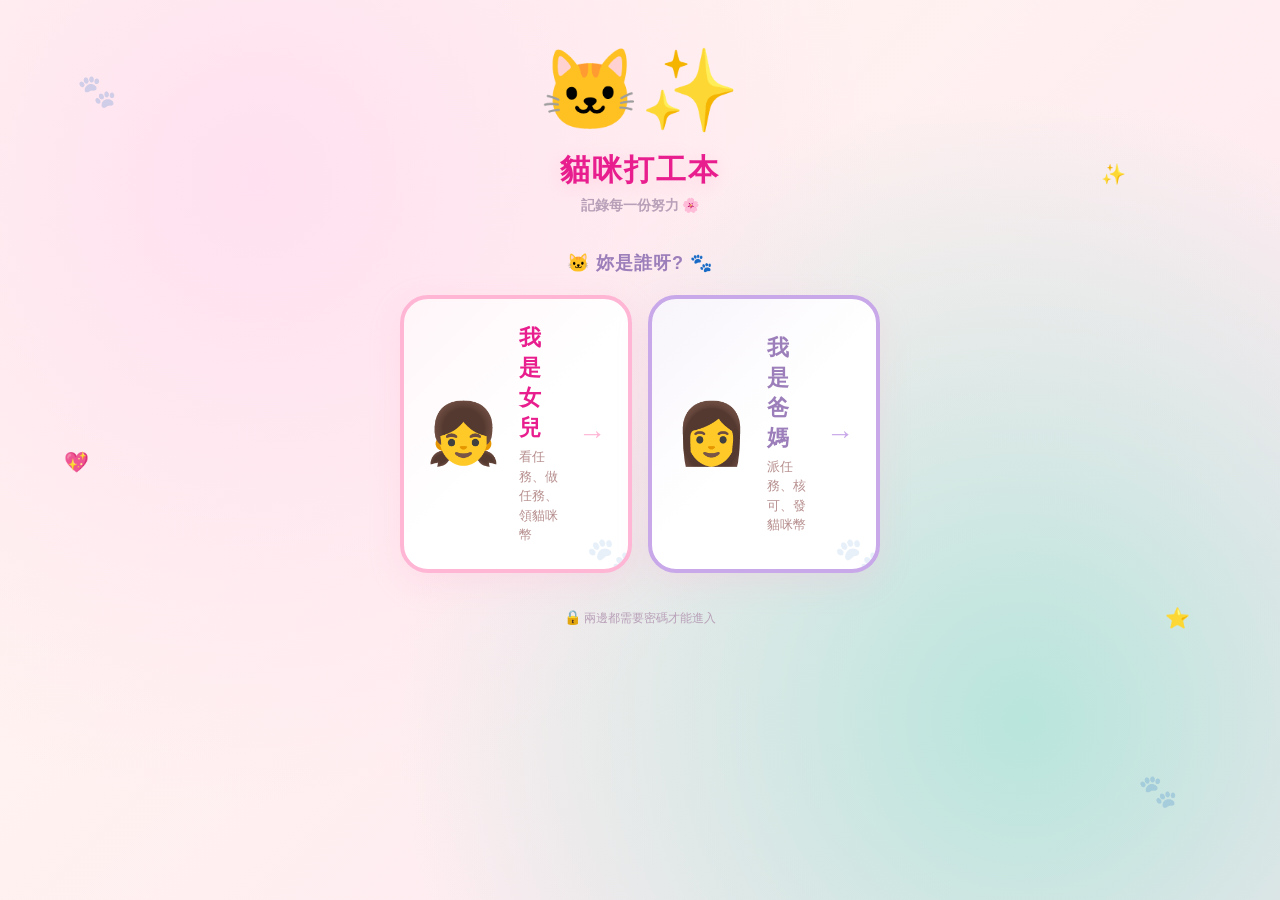
==== index.html @ 6f7a14d8 "Add files via upload" ====
<!DOCTYPE html>
<html lang="zh-TW">
<head>
<meta charset="UTF-8">
<meta name="viewport" content="width=device-width, initial-scale=1.0">
<title>🐱 貓咪打工本</title>
<link rel="icon" type="image/png" href="./cat-favicon.png">
<style>
* { margin: 0; padding: 0; box-sizing: border-box; -webkit-tap-highlight-color: transparent; }

@keyframes float { 0%, 100% { transform: translateY(0); } 50% { transform: translateY(-10px); } }
@keyframes pop { 0% { transform: scale(0.85); opacity: 0; } 100% { transform: scale(1); opacity: 1; } }
@keyframes sparkle { 0%, 100% { opacity: 0.4; transform: scale(1); } 50% { opacity: 1; transform: scale(1.2); } }

body {
  font-family: 'Microsoft JhengHei', 'PingFang TC', 'Comic Sans MS', sans-serif;
  background:
    radial-gradient(circle at 20% 20%, #FFE0F0 0%, transparent 50%),
    radial-gradient(circle at 80% 80%, #B8E5DC 0%, transparent 50%),
    linear-gradient(135deg, #FFF9F0 0%, #FFE5F1 100%);
  min-height: 100vh;
  color: #6B5B5B;
  padding: 20px 16px;
  position: relative;
  overflow-x: hidden;
}

body::before, body::after {
  content: '🐾';
  position: fixed;
  font-size: 32px;
  opacity: 0.2;
  animation: float 4s ease-in-out infinite;
  pointer-events: none;
}
body::before { top: 8%; left: 6%; }
body::after { bottom: 10%; right: 8%; animation-delay: 2s; }

.container {
  max-width: 480px;
  margin: 0 auto;
  position: relative;
  z-index: 1;
}

/* 標題區 */
.brand {
  text-align: center;
  padding: 24px 0 28px;
  animation: pop 0.5s ease-out;
}
.brand-cat {
  width: 140px;
  height: 140px;
  margin: 0 auto 12px;
  display: block;
  animation: float 3s ease-in-out infinite;
}
.brand-cat-fallback {
  font-size: 80px;
  display: block;
  animation: float 3s ease-in-out infinite;
  margin-bottom: 12px;
}
.brand h1 {
  font-size: 30px;
  color: #E91E8E;
  margin-bottom: 6px;
  font-weight: bold;
  letter-spacing: 2px;
  text-shadow: 0 4px 16px rgba(255, 182, 213, 0.4);
}
.brand .subtitle {
  color: #B8A0B8;
  font-size: 14px;
  font-weight: bold;
}

.question {
  text-align: center;
  font-size: 18px;
  color: #9C7FBA;
  font-weight: bold;
  margin: 8px 0 20px;
  letter-spacing: 1px;
}
.question::before { content: '🐱 '; }
.question::after { content: ' 🐾'; }

/* 兩張身分卡 */
.identity-grid {
  display: grid;
  grid-template-columns: 1fr;
  gap: 16px;
  margin-bottom: 24px;
}

.identity-card {
  background: white;
  border-radius: 28px;
  padding: 24px 22px;
  cursor: pointer;
  transition: all 0.25s;
  box-shadow: 0 10px 30px rgba(255, 182, 213, 0.25);
  border: 4px solid transparent;
  position: relative;
  overflow: hidden;
  text-align: left;
  display: flex;
  align-items: center;
  gap: 18px;
  animation: pop 0.5s ease-out;
}
.identity-card:hover {
  transform: translateY(-4px);
  box-shadow: 0 16px 40px rgba(255, 182, 213, 0.45);
}
.identity-card:active { transform: scale(0.98); }

.identity-card.child {
  border-color: #FFB6D5;
  background: linear-gradient(135deg, #FFF5F8, white 50%);
}
.identity-card.child:hover {
  background: linear-gradient(135deg, #FFE5F1, white 70%);
}

.identity-card.parent {
  border-color: #C8A8E9;
  background: linear-gradient(135deg, #F8F4FB, white 50%);
  animation-delay: 0.1s;
}
.identity-card.parent:hover {
  background: linear-gradient(135deg, #ECE0F2, white 70%);
}

.identity-emoji {
  font-size: 60px;
  flex-shrink: 0;
  animation: float 3s ease-in-out infinite;
}
.identity-card.parent .identity-emoji { animation-delay: 0.5s; }

.identity-text {
  flex: 1;
}
.identity-title {
  font-size: 22px;
  font-weight: bold;
  margin-bottom: 4px;
  letter-spacing: 1px;
}
.identity-card.child .identity-title { color: #E91E8E; }
.identity-card.parent .identity-title { color: #9C7FBA; }
.identity-desc {
  font-size: 13px;
  color: #B89090;
  line-height: 1.5;
}

.identity-arrow {
  font-size: 28px;
  color: #FFB6D5;
  flex-shrink: 0;
}
.identity-card.parent .identity-arrow { color: #C8A8E9; }

/* 裝飾貓爪 */
.identity-card::after {
  content: '🐾';
  position: absolute;
  bottom: -10px;
  right: -10px;
  font-size: 40px;
  opacity: 0.1;
  transform: rotate(-15deg);
}

/* 底部說明 */
.footer-tip {
  text-align: center;
  color: #B8A0B8;
  font-size: 12px;
  margin-top: 16px;
  padding: 12px;
}
.footer-tip .lock { font-size: 14px; }

/* 閃光裝飾 */
.sparkle-dot {
  position: fixed;
  font-size: 20px;
  pointer-events: none;
  animation: sparkle 2s ease-in-out infinite;
}
.sd1 { top: 18%; right: 12%; }
.sd2 { top: 50%; left: 5%; animation-delay: 0.8s; }
.sd3 { bottom: 30%; right: 7%; animation-delay: 1.5s; }

@media (min-width: 600px) {
  .identity-grid {
    grid-template-columns: 1fr 1fr;
  }
}
</style>
</head>
<body>

<span class="sparkle-dot sd1">✨</span>
<span class="sparkle-dot sd2">💖</span>
<span class="sparkle-dot sd3">⭐</span>

<div class="container">

  <div class="brand">
    <img src="./cat-login.png" alt="貓咪" class="brand-cat" onerror="this.style.display='none';this.nextElementSibling.style.display='block';">
    <div class="brand-cat-fallback" style="display:none;">🐱✨</div>
    <h1>貓咪打工本</h1>
    <div class="subtitle">記錄每一份努力 🌸</div>
  </div>

  <div class="question">妳是誰呀?</div>

  <div class="identity-grid">

    <div class="identity-card child" onclick="goChild()">
      <div class="identity-emoji">👧</div>
      <div class="identity-text">
        <div class="identity-title">我是女兒</div>
        <div class="identity-desc">看任務、做任務、領貓咪幣</div>
      </div>
      <div class="identity-arrow">→</div>
    </div>

    <div class="identity-card parent" onclick="goParent()">
      <div class="identity-emoji">👩</div>
      <div class="identity-text">
        <div class="identity-title">我是爸媽</div>
        <div class="identity-desc">派任務、核可、發貓咪幣</div>
      </div>
      <div class="identity-arrow">→</div>
    </div>

  </div>

  <div class="footer-tip">
    <span class="lock">🔒</span> 兩邊都需要密碼才能進入
  </div>

</div>

<script>
function goChild() {
  window.location.href = './child.html';
}
function goParent() {
  window.location.href = './parent.html';
}
</script>
</body>
</html>
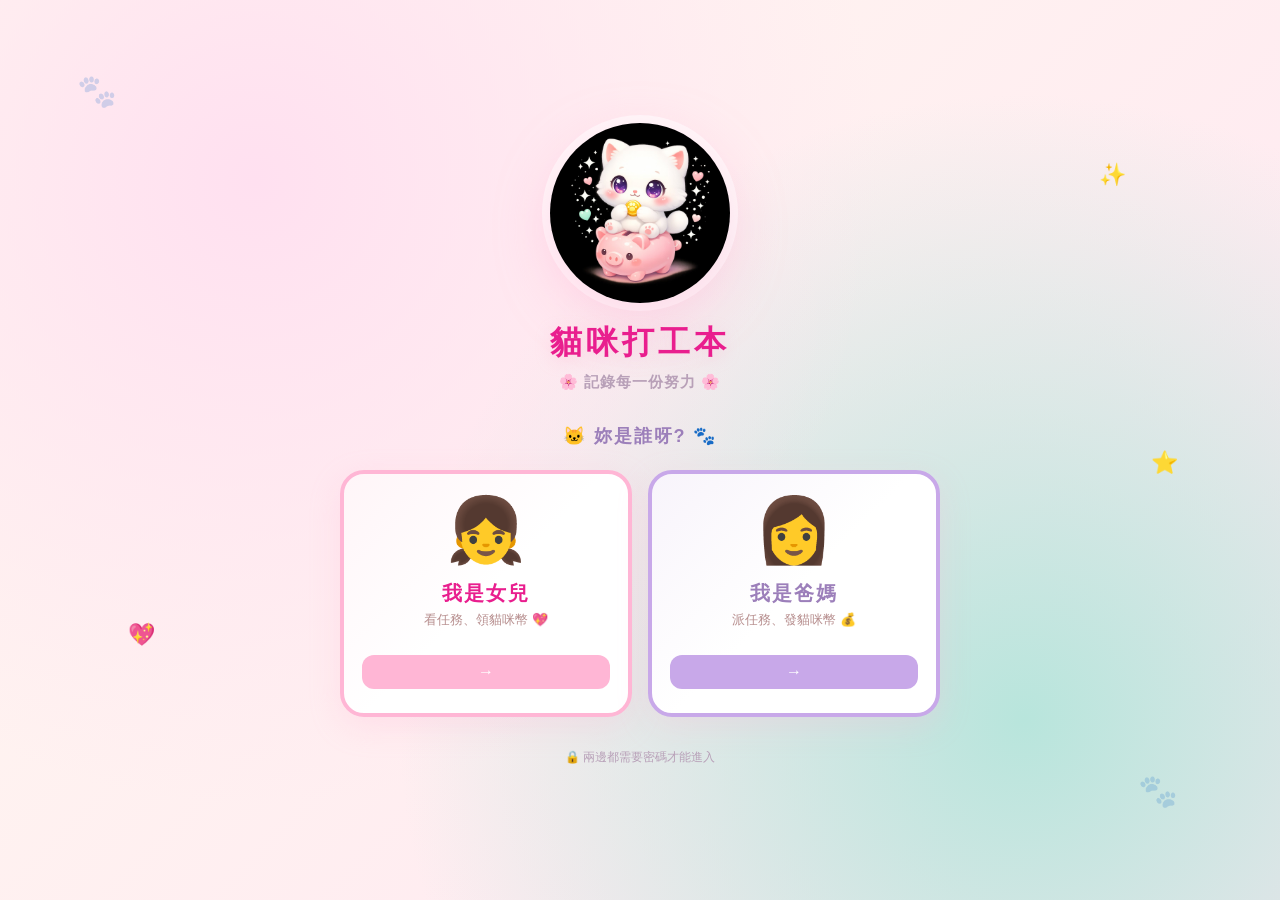
==== commit ab8951b2: "Add files via upload" ====
--- a/index.html
+++ b/index.html
@@ -12,17 +12,24 @@
 @keyframes pop { 0% { transform: scale(0.85); opacity: 0; } 100% { transform: scale(1); opacity: 1; } }
 @keyframes sparkle { 0%, 100% { opacity: 0.4; transform: scale(1); } 50% { opacity: 1; transform: scale(1.2); } }
 
+html, body {
+  width: 100%;
+  min-height: 100vh;
+}
+
 body {
   font-family: 'Microsoft JhengHei', 'PingFang TC', 'Comic Sans MS', sans-serif;
   background:
     radial-gradient(circle at 20% 20%, #FFE0F0 0%, transparent 50%),
     radial-gradient(circle at 80% 80%, #B8E5DC 0%, transparent 50%),
     linear-gradient(135deg, #FFF9F0 0%, #FFE5F1 100%);
-  min-height: 100vh;
   color: #6B5B5B;
   padding: 20px 16px;
   position: relative;
   overflow-x: hidden;
+  display: flex;
+  align-items: center;
+  justify-content: center;
 }
 
 body::before, body::after {
@@ -32,84 +39,112 @@
   opacity: 0.2;
   animation: float 4s ease-in-out infinite;
   pointer-events: none;
+  z-index: 0;
 }
 body::before { top: 8%; left: 6%; }
 body::after { bottom: 10%; right: 8%; animation-delay: 2s; }
 
+.sparkle-deco {
+  position: fixed;
+  font-size: 22px;
+  pointer-events: none;
+  animation: sparkle 2s ease-in-out infinite;
+  z-index: 0;
+}
+.sd1 { top: 18%; right: 12%; }
+.sd2 { bottom: 28%; left: 10%; animation-delay: 0.8s; }
+.sd3 { top: 50%; right: 8%; animation-delay: 1.5s; }
+
 .container {
-  max-width: 480px;
-  margin: 0 auto;
+  width: 100%;
+  max-width: 460px;
   position: relative;
   z-index: 1;
-}
-
-/* 標題區 */
+  text-align: center;
+}
+
+/* === 貓圖區 === */
 .brand {
-  text-align: center;
-  padding: 24px 0 28px;
-  animation: pop 0.5s ease-out;
-}
+  padding: 0 0 24px;
+  animation: pop 0.6s ease-out;
+}
+
+.brand-cat-frame {
+  width: 180px;
+  height: 180px;
+  margin: 0 auto 18px;
+  background: white;
+  border-radius: 50%;
+  display: flex;
+  align-items: center;
+  justify-content: center;
+  box-shadow:
+    0 16px 50px rgba(255, 182, 213, 0.5),
+    0 0 0 8px rgba(255, 255, 255, 0.7),
+    inset 0 0 0 4px #FFE5F1;
+  overflow: hidden;
+  animation: float 3s ease-in-out infinite;
+}
+
 .brand-cat {
-  width: 140px;
-  height: 140px;
-  margin: 0 auto 12px;
+  width: 100%;
+  height: 100%;
+  object-fit: cover;
   display: block;
-  animation: float 3s ease-in-out infinite;
-}
+}
+
 .brand-cat-fallback {
-  font-size: 80px;
-  display: block;
-  animation: float 3s ease-in-out infinite;
-  margin-bottom: 12px;
-}
+  font-size: 100px;
+  display: none;
+}
+
 .brand h1 {
-  font-size: 30px;
+  font-size: 32px;
   color: #E91E8E;
-  margin-bottom: 6px;
-  font-weight: bold;
-  letter-spacing: 2px;
+  margin-bottom: 8px;
+  font-weight: bold;
+  letter-spacing: 4px;
   text-shadow: 0 4px 16px rgba(255, 182, 213, 0.4);
 }
+
 .brand .subtitle {
   color: #B8A0B8;
-  font-size: 14px;
-  font-weight: bold;
+  font-size: 15px;
+  font-weight: bold;
+  letter-spacing: 1px;
 }
 
 .question {
-  text-align: center;
   font-size: 18px;
   color: #9C7FBA;
   font-weight: bold;
-  margin: 8px 0 20px;
-  letter-spacing: 1px;
-}
-.question::before { content: '🐱 '; }
-.question::after { content: ' 🐾'; }
-
-/* 兩張身分卡 */
+  margin: 8px 0 22px;
+  letter-spacing: 2px;
+}
+
+/* === 身分卡 === */
 .identity-grid {
-  display: grid;
-  grid-template-columns: 1fr;
-  gap: 16px;
-  margin-bottom: 24px;
+  display: flex;
+  flex-direction: column;
+  gap: 14px;
+  margin-bottom: 20px;
 }
 
 .identity-card {
   background: white;
-  border-radius: 28px;
-  padding: 24px 22px;
+  border-radius: 24px;
+  padding: 20px 22px;
   cursor: pointer;
   transition: all 0.25s;
   box-shadow: 0 10px 30px rgba(255, 182, 213, 0.25);
   border: 4px solid transparent;
-  position: relative;
-  overflow: hidden;
   text-align: left;
   display: flex;
   align-items: center;
   gap: 18px;
-  animation: pop 0.5s ease-out;
+  animation: pop 0.6s ease-out;
+  text-decoration: none;
+  color: inherit;
 }
 .identity-card:hover {
   transform: translateY(-4px);
@@ -121,141 +156,129 @@
   border-color: #FFB6D5;
   background: linear-gradient(135deg, #FFF5F8, white 50%);
 }
-.identity-card.child:hover {
-  background: linear-gradient(135deg, #FFE5F1, white 70%);
-}
-
 .identity-card.parent {
   border-color: #C8A8E9;
   background: linear-gradient(135deg, #F8F4FB, white 50%);
   animation-delay: 0.1s;
 }
-.identity-card.parent:hover {
-  background: linear-gradient(135deg, #ECE0F2, white 70%);
-}
 
 .identity-emoji {
-  font-size: 60px;
+  font-size: 52px;
   flex-shrink: 0;
-  animation: float 3s ease-in-out infinite;
-}
-.identity-card.parent .identity-emoji { animation-delay: 0.5s; }
+  line-height: 1;
+}
 
 .identity-text {
   flex: 1;
-}
+  min-width: 0;
+}
+
 .identity-title {
-  font-size: 22px;
+  font-size: 20px;
   font-weight: bold;
   margin-bottom: 4px;
-  letter-spacing: 1px;
+  letter-spacing: 2px;
 }
 .identity-card.child .identity-title { color: #E91E8E; }
 .identity-card.parent .identity-title { color: #9C7FBA; }
+
 .identity-desc {
   font-size: 13px;
   color: #B89090;
-  line-height: 1.5;
 }
 
 .identity-arrow {
-  font-size: 28px;
-  color: #FFB6D5;
+  font-size: 24px;
+  font-weight: bold;
   flex-shrink: 0;
 }
+.identity-card.child .identity-arrow { color: #FFB6D5; }
 .identity-card.parent .identity-arrow { color: #C8A8E9; }
 
-/* 裝飾貓爪 */
-.identity-card::after {
-  content: '🐾';
-  position: absolute;
-  bottom: -10px;
-  right: -10px;
-  font-size: 40px;
-  opacity: 0.1;
-  transform: rotate(-15deg);
-}
-
-/* 底部說明 */
 .footer-tip {
-  text-align: center;
   color: #B8A0B8;
   font-size: 12px;
-  margin-top: 16px;
   padding: 12px;
 }
-.footer-tip .lock { font-size: 14px; }
-
-/* 閃光裝飾 */
-.sparkle-dot {
-  position: fixed;
-  font-size: 20px;
-  pointer-events: none;
-  animation: sparkle 2s ease-in-out infinite;
-}
-.sd1 { top: 18%; right: 12%; }
-.sd2 { top: 50%; left: 5%; animation-delay: 0.8s; }
-.sd3 { bottom: 30%; right: 7%; animation-delay: 1.5s; }
-
-@media (min-width: 600px) {
+
+@media (min-width: 700px) {
+  .container { max-width: 600px; }
   .identity-grid {
-    grid-template-columns: 1fr 1fr;
+    flex-direction: row;
+    gap: 16px;
+  }
+  .identity-card {
+    flex: 1;
+    flex-direction: column;
+    text-align: center;
+    padding: 24px 18px;
+  }
+  .identity-emoji { font-size: 64px; }
+  .identity-arrow {
+    background: currentColor;
+    color: white;
+    padding: 8px 0;
+    border-radius: 12px;
+    margin-top: 8px;
+    font-size: 16px;
+    width: 100%;
+    text-align: center;
+  }
+  .identity-card.child .identity-arrow {
+    background: #FFB6D5;
+    color: white;
+  }
+  .identity-card.parent .identity-arrow {
+    background: #C8A8E9;
+    color: white;
   }
 }
 </style>
 </head>
 <body>
 
-<span class="sparkle-dot sd1">✨</span>
-<span class="sparkle-dot sd2">💖</span>
-<span class="sparkle-dot sd3">⭐</span>
+<span class="sparkle-deco sd1">✨</span>
+<span class="sparkle-deco sd2">💖</span>
+<span class="sparkle-deco sd3">⭐</span>
 
 <div class="container">
 
   <div class="brand">
-    <img src="./cat-login.png" alt="貓咪" class="brand-cat" onerror="this.style.display='none';this.nextElementSibling.style.display='block';">
-    <div class="brand-cat-fallback" style="display:none;">🐱✨</div>
+    <div class="brand-cat-frame">
+      <img src="./cat-login.png" alt="貓咪" class="brand-cat" onerror="this.style.display='none';this.nextElementSibling.style.display='block';">
+      <div class="brand-cat-fallback">🐱</div>
+    </div>
     <h1>貓咪打工本</h1>
-    <div class="subtitle">記錄每一份努力 🌸</div>
+    <div class="subtitle">🌸 記錄每一份努力 🌸</div>
   </div>
 
-  <div class="question">妳是誰呀?</div>
+  <div class="question">🐱 妳是誰呀? 🐾</div>
 
   <div class="identity-grid">
 
-    <div class="identity-card child" onclick="goChild()">
+    <a href="./child.html" class="identity-card child">
       <div class="identity-emoji">👧</div>
       <div class="identity-text">
         <div class="identity-title">我是女兒</div>
-        <div class="identity-desc">看任務、做任務、領貓咪幣</div>
+        <div class="identity-desc">看任務、領貓咪幣 💖</div>
       </div>
       <div class="identity-arrow">→</div>
-    </div>
-
-    <div class="identity-card parent" onclick="goParent()">
+    </a>
+
+    <a href="./parent.html" class="identity-card parent">
       <div class="identity-emoji">👩</div>
       <div class="identity-text">
         <div class="identity-title">我是爸媽</div>
-        <div class="identity-desc">派任務、核可、發貓咪幣</div>
+        <div class="identity-desc">派任務、發貓咪幣 💰</div>
       </div>
       <div class="identity-arrow">→</div>
-    </div>
+    </a>
 
   </div>
 
-  <div class="footer-tip">
-    <span class="lock">🔒</span> 兩邊都需要密碼才能進入
-  </div>
+  <div class="footer-tip">🔒 兩邊都需要密碼才能進入</div>
 
 </div>
 
-<script>
-function goChild() {
-  window.location.href = './child.html';
-}
-function goParent() {
-  window.location.href = './parent.html';
-}
-</script>
 </body>
 </html>
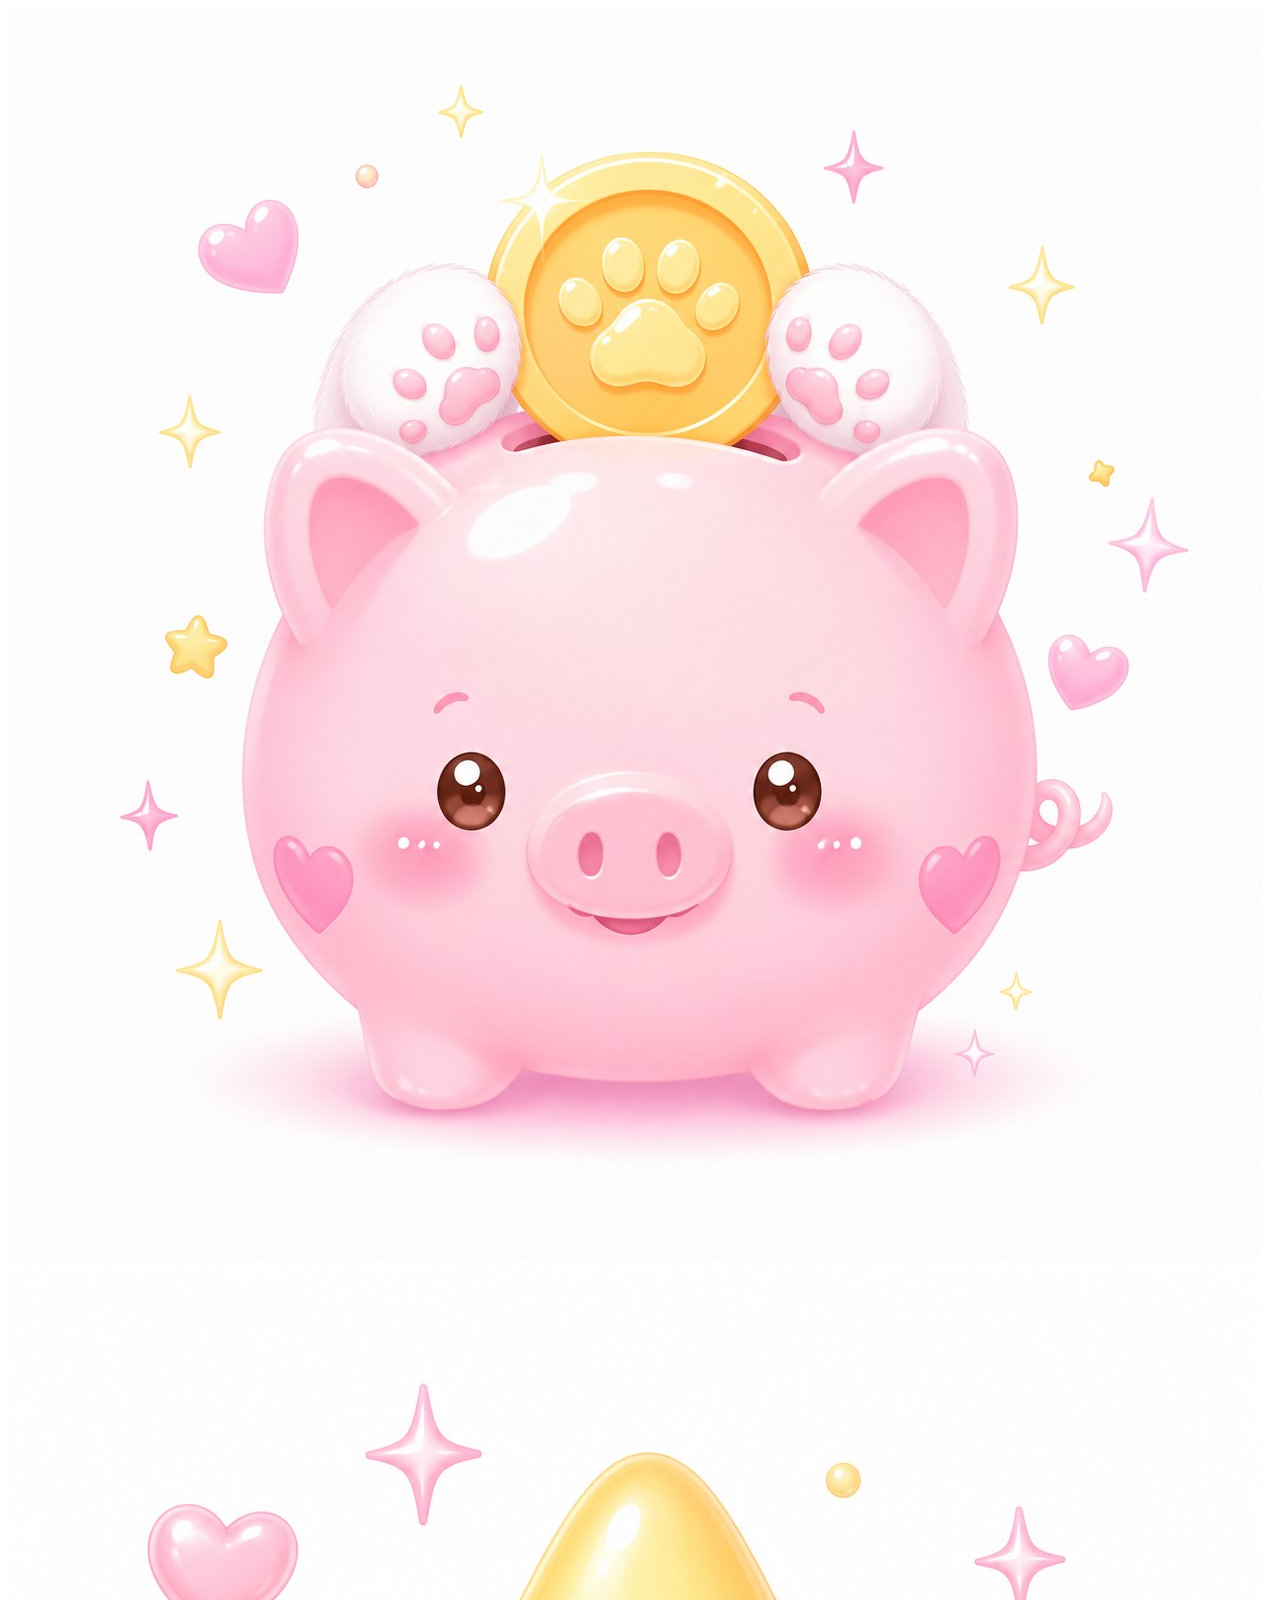
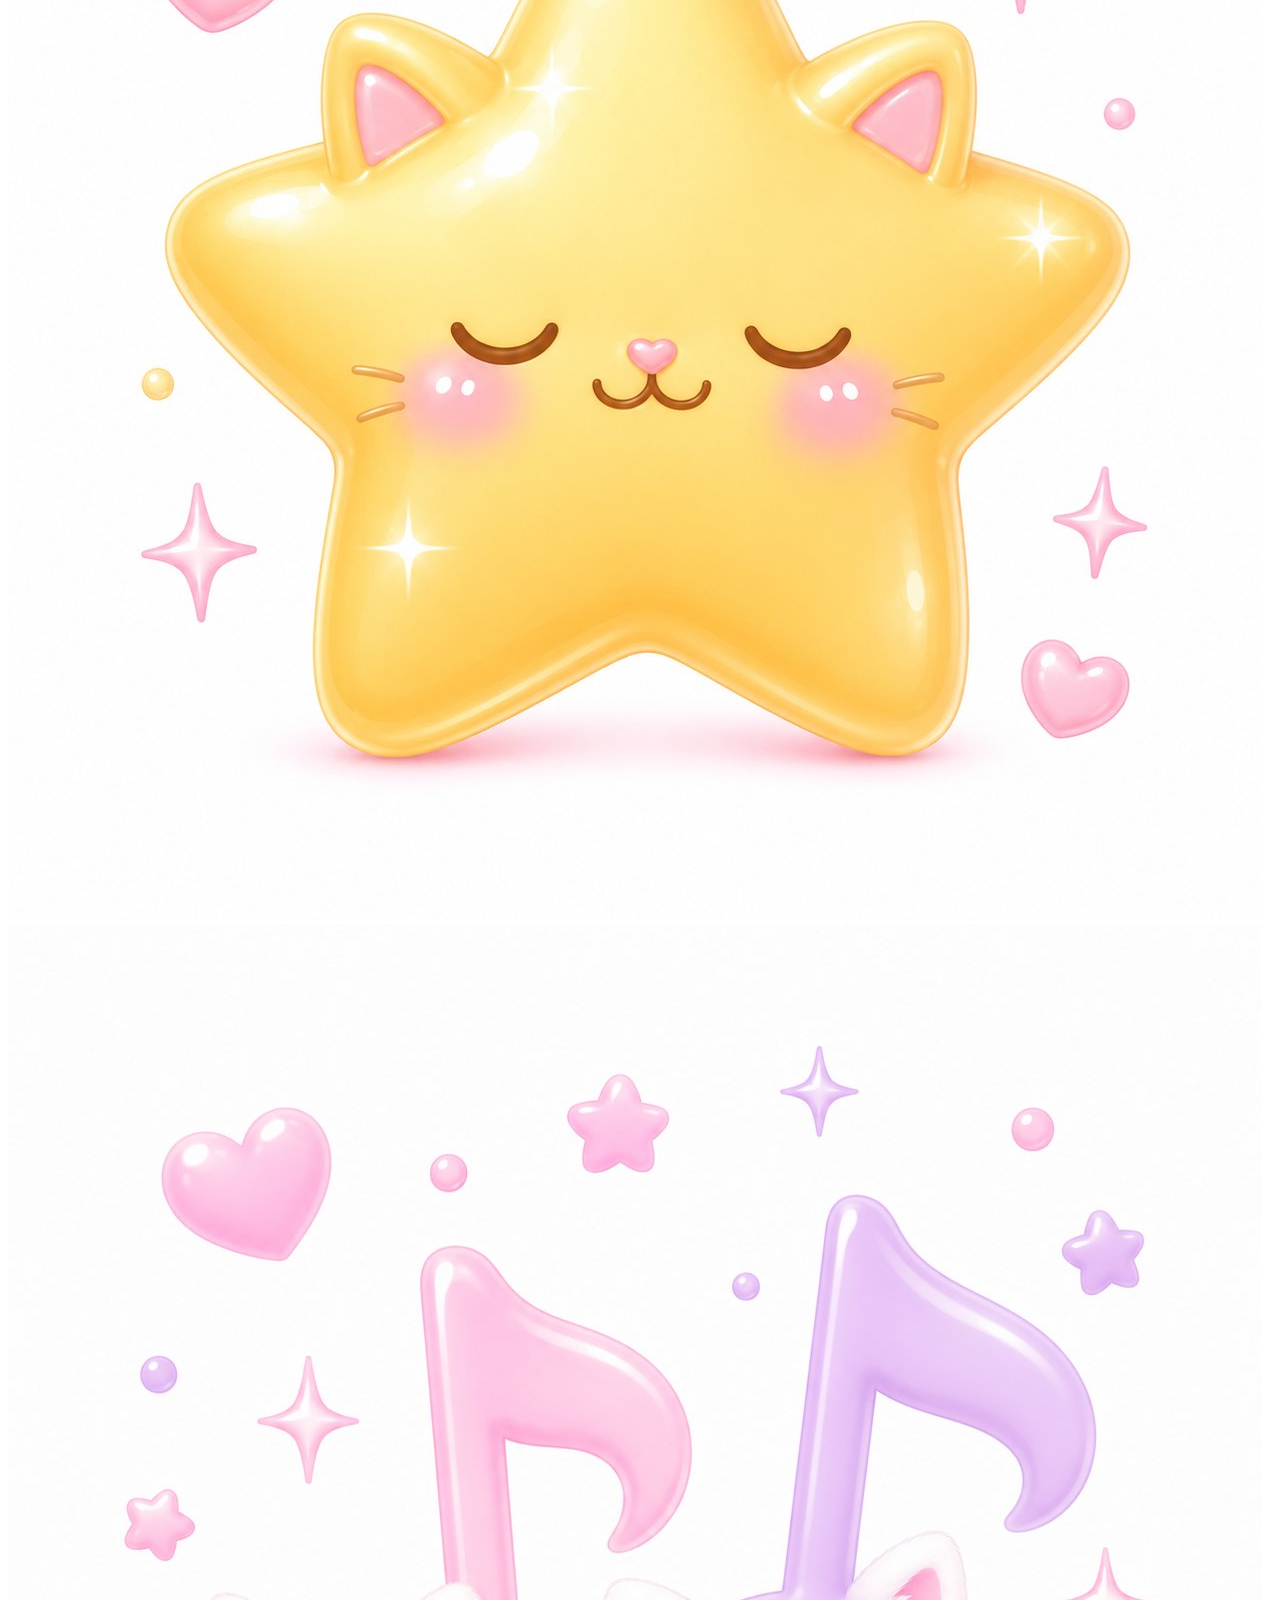
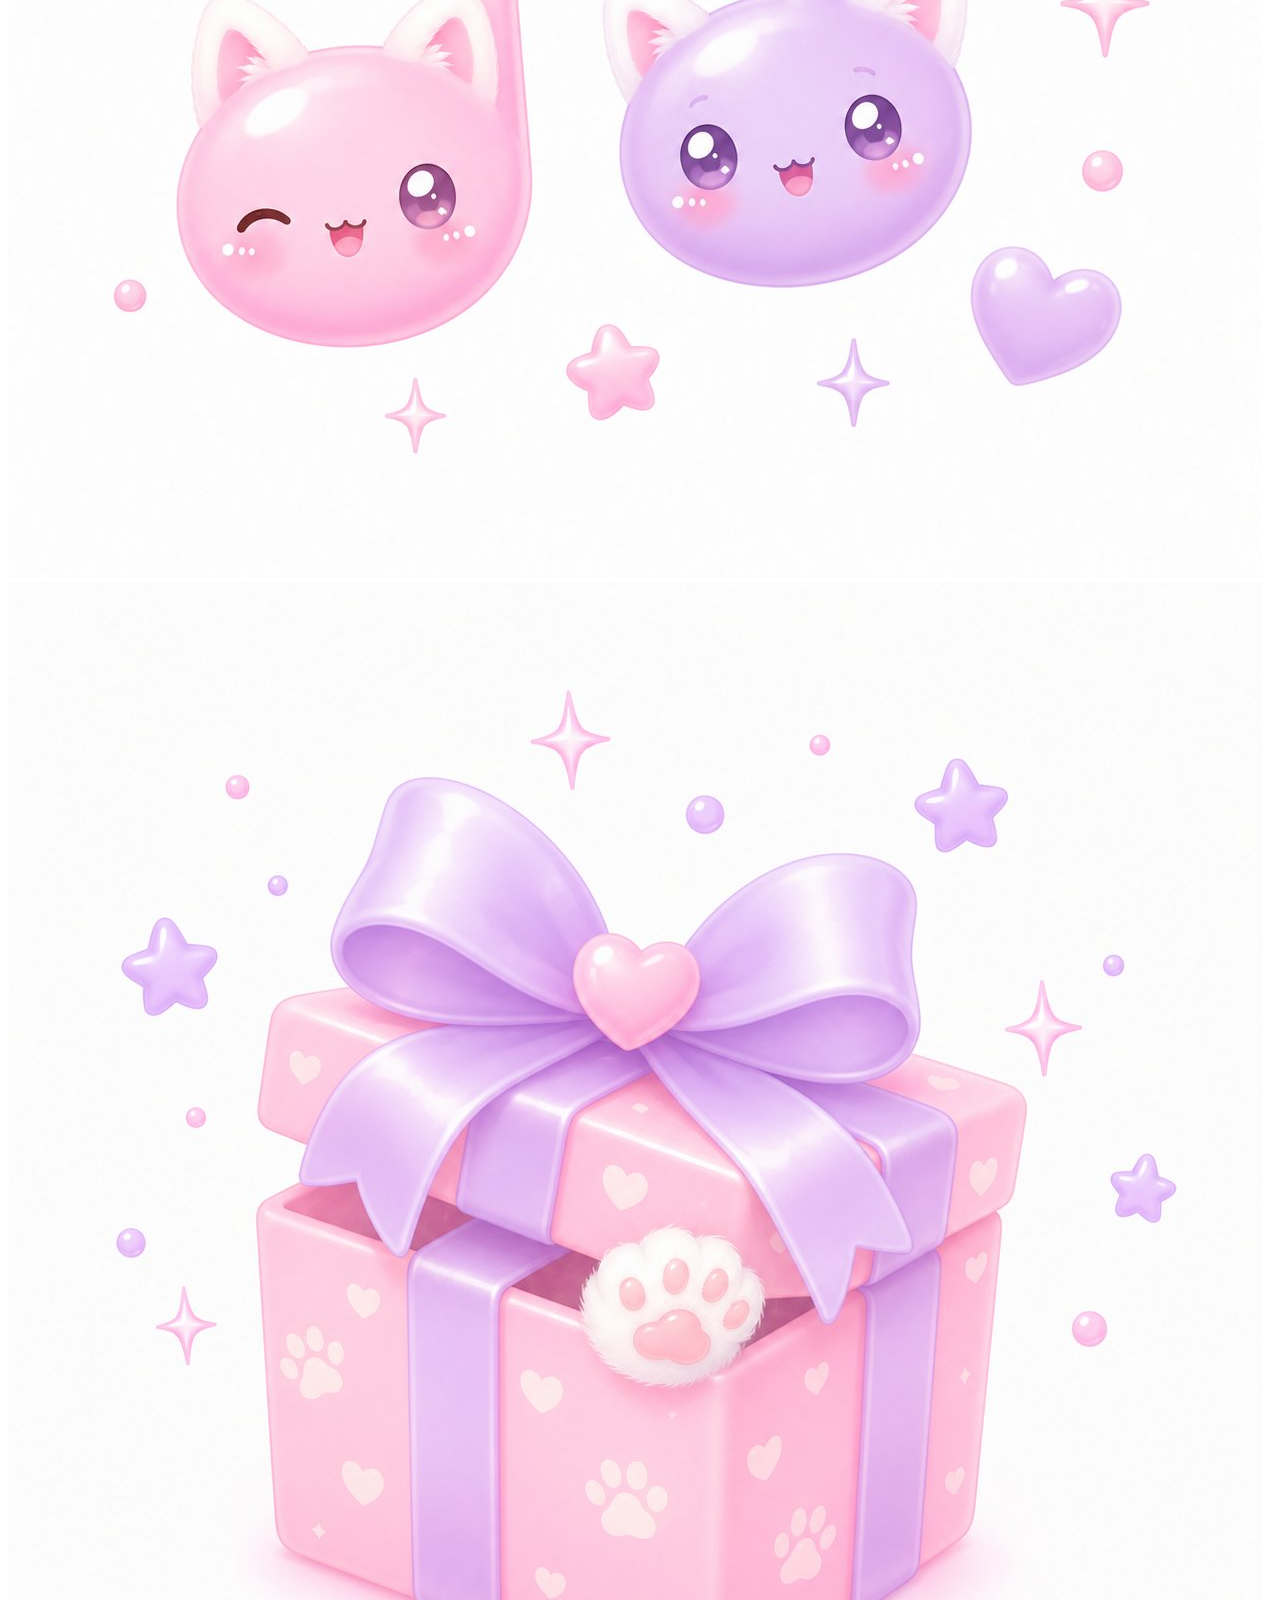
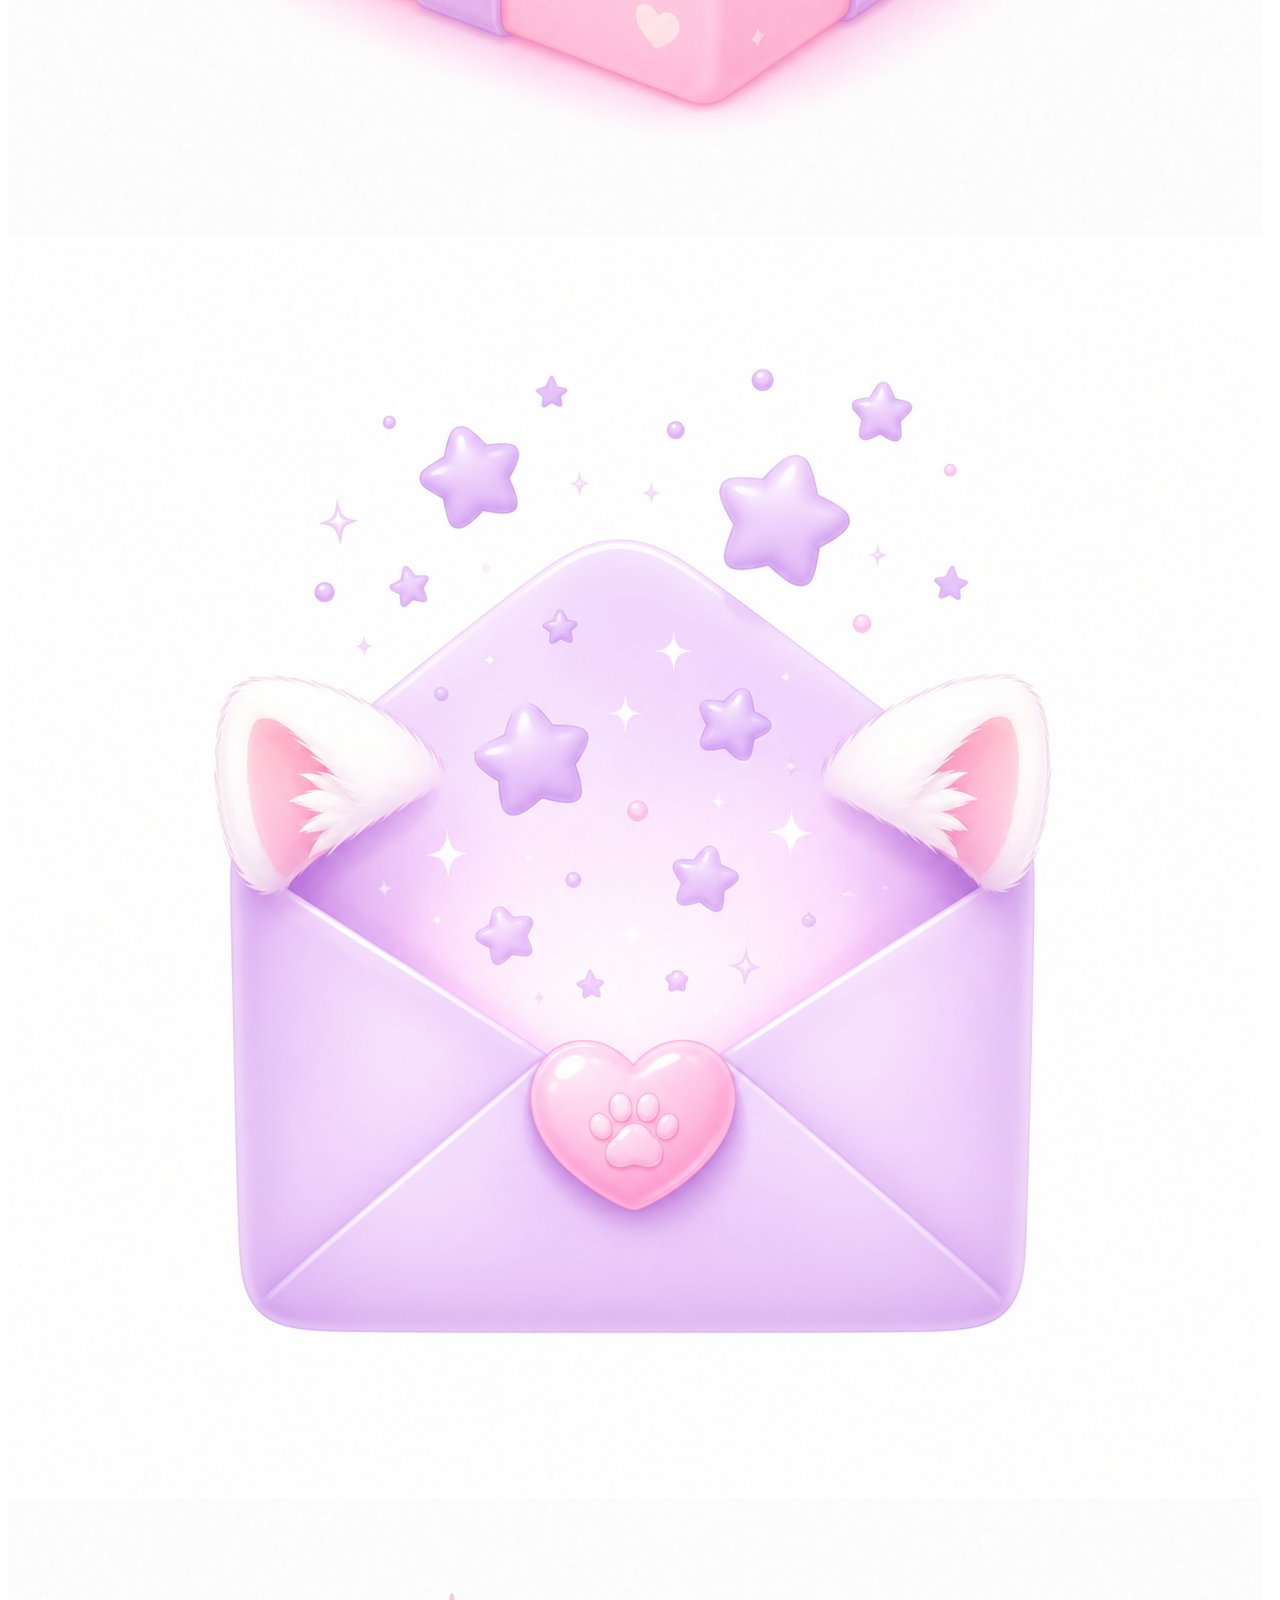
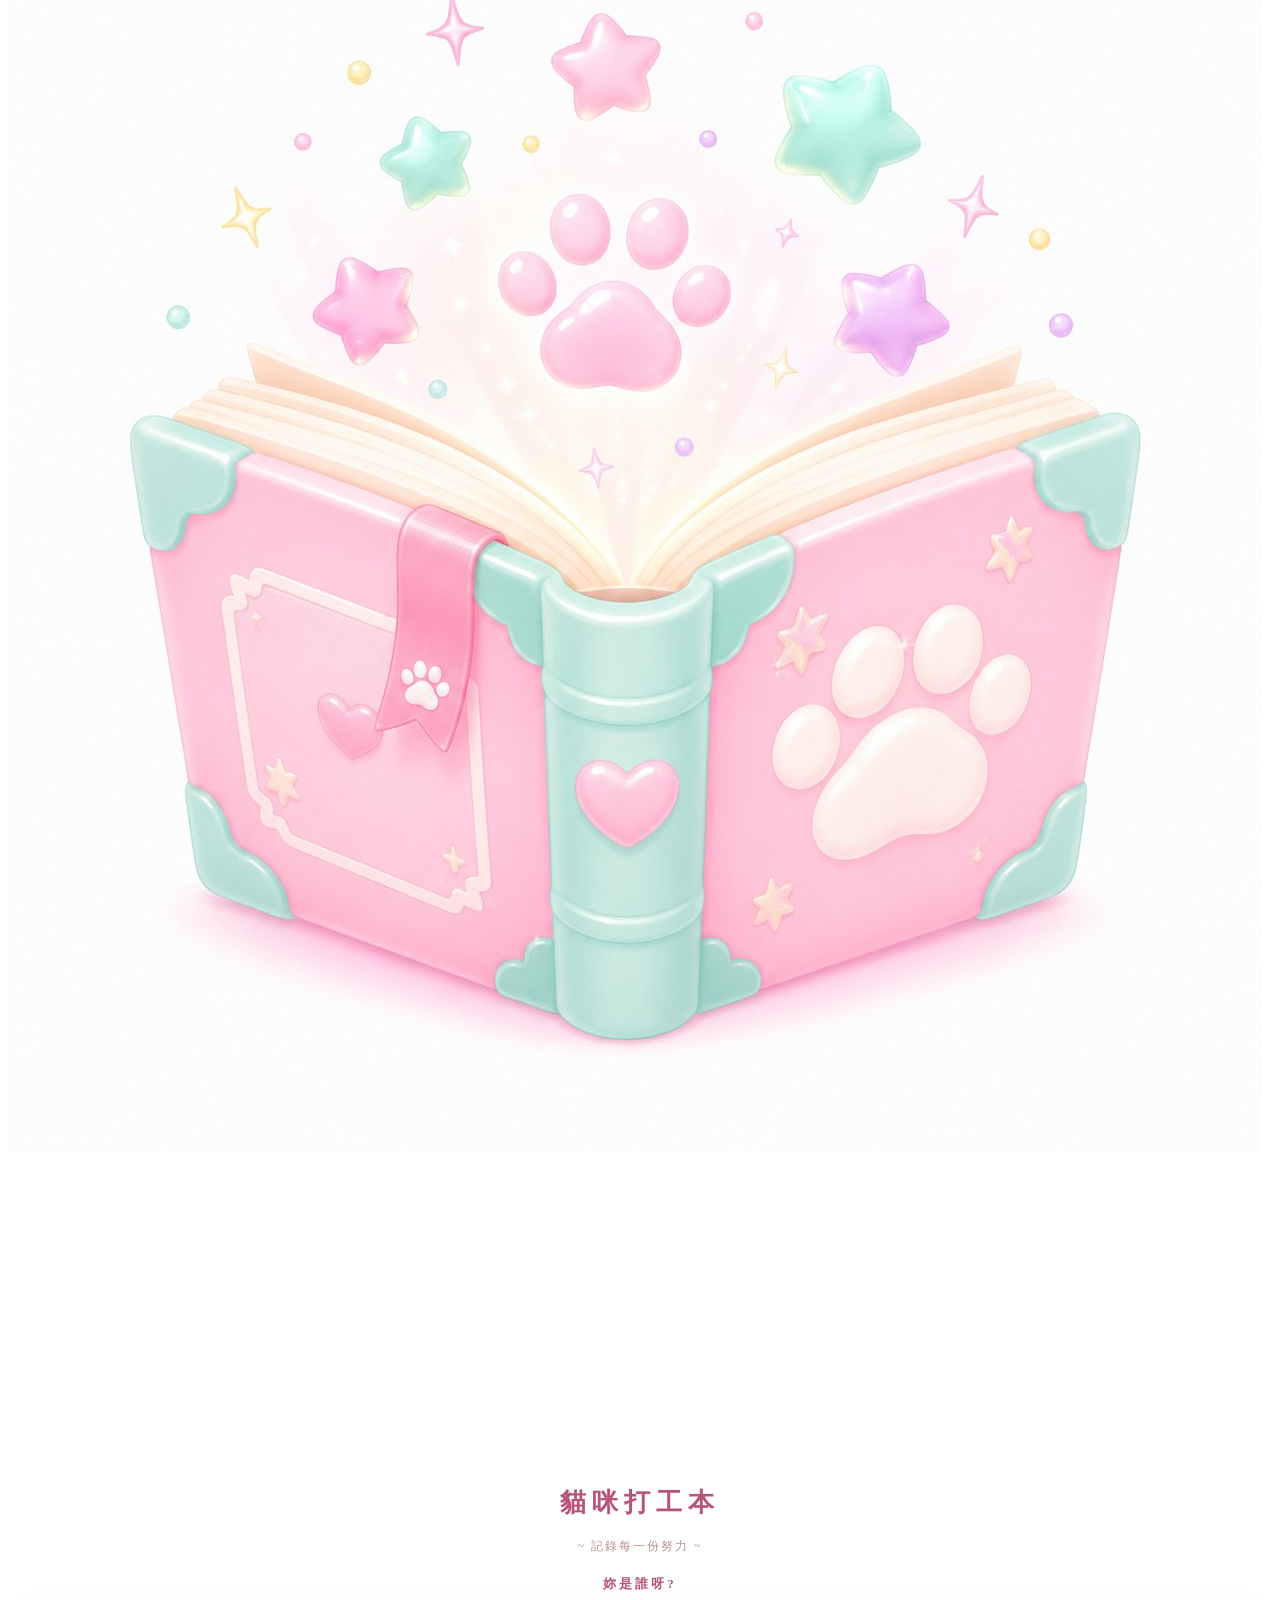
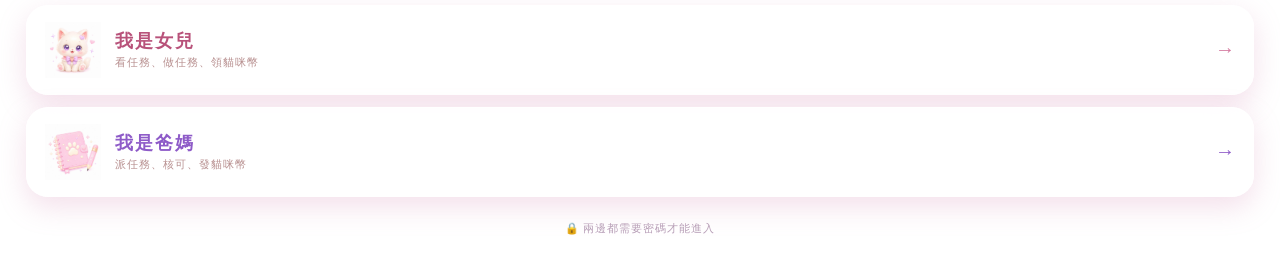
==== commit 9a05fb41: "Add files via upload" ====
--- a/index.html
+++ b/index.html
@@ -4,280 +4,149 @@
 <meta charset="UTF-8">
 <meta name="viewport" content="width=device-width, initial-scale=1.0">
 <title>🐱 貓咪打工本</title>
-<link rel="icon" type="image/png" href="./cat-favicon.png">
+<link rel="icon" type="image/png" href="./cat-mascot.png">
+<link rel="stylesheet" href="./style.css">
 <style>
-* { margin: 0; padding: 0; box-sizing: border-box; -webkit-tap-highlight-color: transparent; }
-
-@keyframes float { 0%, 100% { transform: translateY(0); } 50% { transform: translateY(-10px); } }
-@keyframes pop { 0% { transform: scale(0.85); opacity: 0; } 100% { transform: scale(1); opacity: 1; } }
-@keyframes sparkle { 0%, 100% { opacity: 0.4; transform: scale(1); } 50% { opacity: 1; transform: scale(1.2); } }
-
-html, body {
-  width: 100%;
-  min-height: 100vh;
+.entry-app { padding: 24px 18px; min-height: 100%; display: flex; flex-direction: column; }
+.entry-hero {
+  flex: 1;
+  min-height: 280px;
+  pointer-events: none;
 }
-
-body {
-  font-family: 'Microsoft JhengHei', 'PingFang TC', 'Comic Sans MS', sans-serif;
-  background:
-    radial-gradient(circle at 20% 20%, #FFE0F0 0%, transparent 50%),
-    radial-gradient(circle at 80% 80%, #B8E5DC 0%, transparent 50%),
-    linear-gradient(135deg, #FFF9F0 0%, #FFE5F1 100%);
-  color: #6B5B5B;
-  padding: 20px 16px;
-  position: relative;
-  overflow-x: hidden;
+.entry-brand {
+  text-align: center;
+  margin-top: 8px;
+  margin-bottom: 6px;
+  animation: fade-up 0.6s ease-out;
+}
+.entry-brand h1 {
+  font-size: 26px;
+  color: #B8527A;
+  letter-spacing: 6px;
+  text-shadow: 0 2px 12px rgba(255, 255, 255, 0.8);
+}
+.entry-brand .sub {
+  font-size: 12px;
+  color: #B89090;
+  letter-spacing: 2px;
+  margin-top: 4px;
+}
+.entry-question {
+  text-align: center;
+  font-size: 13px;
+  color: #B8527A;
+  letter-spacing: 3px;
+  font-weight: bold;
+  margin: 14px 0 12px;
+}
+.id-cards {
+  display: flex;
+  flex-direction: column;
+  gap: 12px;
+  padding-bottom: 16px;
+}
+.id-card {
+  background: rgba(255, 255, 255, 0.85);
+  backdrop-filter: blur(24px);
+  -webkit-backdrop-filter: blur(24px);
+  border-radius: 22px;
+  padding: 16px 18px;
+  border: 1.5px solid rgba(255, 255, 255, 0.9);
+  box-shadow: 0 10px 28px rgba(212, 132, 174, 0.25);
   display: flex;
   align-items: center;
-  justify-content: center;
+  gap: 14px;
+  cursor: pointer;
+  transition: all 0.2s;
+  text-decoration: none;
+  color: inherit;
+  animation: fade-up 0.5s ease-out backwards;
 }
-
-body::before, body::after {
-  content: '🐾';
-  position: fixed;
-  font-size: 32px;
-  opacity: 0.2;
-  animation: float 4s ease-in-out infinite;
-  pointer-events: none;
-  z-index: 0;
+.id-card:nth-child(1) { animation-delay: 0.1s; }
+.id-card:nth-child(2) { animation-delay: 0.2s; }
+.id-card:active { transform: scale(0.98); }
+.id-card .ic-img {
+  width: 56px;
+  height: 56px;
+  flex-shrink: 0;
 }
-body::before { top: 8%; left: 6%; }
-body::after { bottom: 10%; right: 8%; animation-delay: 2s; }
-
-.sparkle-deco {
-  position: fixed;
-  font-size: 22px;
-  pointer-events: none;
-  animation: sparkle 2s ease-in-out infinite;
-  z-index: 0;
+.id-card .ic-img img { width: 100%; height: 100%; object-fit: contain; }
+.id-card .ic-info { flex: 1; min-width: 0; }
+.id-card .ic-title {
+  font-size: 18px;
+  font-weight: bold;
+  letter-spacing: 2px;
+  color: #B8527A;
+  margin-bottom: 2px;
 }
-.sd1 { top: 18%; right: 12%; }
-.sd2 { bottom: 28%; left: 10%; animation-delay: 0.8s; }
-.sd3 { top: 50%; right: 8%; animation-delay: 1.5s; }
-
-.container {
-  width: 100%;
-  max-width: 460px;
-  position: relative;
-  z-index: 1;
-  text-align: center;
-}
-
-/* === 貓圖區 === */
-.brand {
-  padding: 0 0 24px;
-  animation: pop 0.6s ease-out;
-}
-
-.brand-cat-frame {
-  width: 180px;
-  height: 180px;
-  margin: 0 auto 18px;
-  background: white;
-  border-radius: 50%;
-  display: flex;
-  align-items: center;
-  justify-content: center;
-  box-shadow:
-    0 16px 50px rgba(255, 182, 213, 0.5),
-    0 0 0 8px rgba(255, 255, 255, 0.7),
-    inset 0 0 0 4px #FFE5F1;
-  overflow: hidden;
-  animation: float 3s ease-in-out infinite;
-}
-
-.brand-cat {
-  width: 100%;
-  height: 100%;
-  object-fit: cover;
-  display: block;
-}
-
-.brand-cat-fallback {
-  font-size: 100px;
-  display: none;
-}
-
-.brand h1 {
-  font-size: 32px;
-  color: #E91E8E;
-  margin-bottom: 8px;
-  font-weight: bold;
-  letter-spacing: 4px;
-  text-shadow: 0 4px 16px rgba(255, 182, 213, 0.4);
-}
-
-.brand .subtitle {
-  color: #B8A0B8;
-  font-size: 15px;
-  font-weight: bold;
+.id-card.parent .ic-title { color: #8E5BC8; }
+.id-card .ic-desc {
+  font-size: 11px;
+  color: #B89090;
   letter-spacing: 1px;
 }
+.id-card .ic-arrow {
+  font-size: 20px;
+  color: #D4799F;
+  font-weight: bold;
+}
+.id-card.parent .ic-arrow { color: #8E5BC8; }
 
-.question {
-  font-size: 18px;
-  color: #9C7FBA;
-  font-weight: bold;
-  margin: 8px 0 22px;
-  letter-spacing: 2px;
-}
-
-/* === 身分卡 === */
-.identity-grid {
-  display: flex;
-  flex-direction: column;
-  gap: 14px;
-  margin-bottom: 20px;
-}
-
-.identity-card {
-  background: white;
-  border-radius: 24px;
-  padding: 20px 22px;
-  cursor: pointer;
-  transition: all 0.25s;
-  box-shadow: 0 10px 30px rgba(255, 182, 213, 0.25);
-  border: 4px solid transparent;
-  text-align: left;
-  display: flex;
-  align-items: center;
-  gap: 18px;
-  animation: pop 0.6s ease-out;
-  text-decoration: none;
-  color: inherit;
-}
-.identity-card:hover {
-  transform: translateY(-4px);
-  box-shadow: 0 16px 40px rgba(255, 182, 213, 0.45);
-}
-.identity-card:active { transform: scale(0.98); }
-
-.identity-card.child {
-  border-color: #FFB6D5;
-  background: linear-gradient(135deg, #FFF5F8, white 50%);
-}
-.identity-card.parent {
-  border-color: #C8A8E9;
-  background: linear-gradient(135deg, #F8F4FB, white 50%);
-  animation-delay: 0.1s;
-}
-
-.identity-emoji {
-  font-size: 52px;
-  flex-shrink: 0;
-  line-height: 1;
-}
-
-.identity-text {
-  flex: 1;
-  min-width: 0;
-}
-
-.identity-title {
-  font-size: 20px;
-  font-weight: bold;
-  margin-bottom: 4px;
-  letter-spacing: 2px;
-}
-.identity-card.child .identity-title { color: #E91E8E; }
-.identity-card.parent .identity-title { color: #9C7FBA; }
-
-.identity-desc {
-  font-size: 13px;
-  color: #B89090;
-}
-
-.identity-arrow {
-  font-size: 24px;
-  font-weight: bold;
-  flex-shrink: 0;
-}
-.identity-card.child .identity-arrow { color: #FFB6D5; }
-.identity-card.parent .identity-arrow { color: #C8A8E9; }
-
-.footer-tip {
+.entry-tip {
+  text-align: center;
+  font-size: 11px;
   color: #B8A0B8;
-  font-size: 12px;
-  padding: 12px;
-}
-
-@media (min-width: 700px) {
-  .container { max-width: 600px; }
-  .identity-grid {
-    flex-direction: row;
-    gap: 16px;
-  }
-  .identity-card {
-    flex: 1;
-    flex-direction: column;
-    text-align: center;
-    padding: 24px 18px;
-  }
-  .identity-emoji { font-size: 64px; }
-  .identity-arrow {
-    background: currentColor;
-    color: white;
-    padding: 8px 0;
-    border-radius: 12px;
-    margin-top: 8px;
-    font-size: 16px;
-    width: 100%;
-    text-align: center;
-  }
-  .identity-card.child .identity-arrow {
-    background: #FFB6D5;
-    color: white;
-  }
-  .identity-card.parent .identity-arrow {
-    background: #C8A8E9;
-    color: white;
-  }
+  margin-top: 8px;
+  letter-spacing: 1px;
 }
 </style>
 </head>
 <body>
 
-<span class="sparkle-deco sd1">✨</span>
-<span class="sparkle-deco sd2">💖</span>
-<span class="sparkle-deco sd3">⭐</span>
+<div class="deco deco-1"><img src="./icon-coin.png" alt=""></div>
+<div class="deco deco-2"><img src="./icon-star.png" alt=""></div>
+<div class="deco deco-3"><img src="./icon-music.png" alt=""></div>
+<div class="deco deco-4"><img src="./icon-gift.png" alt=""></div>
+<div class="deco deco-5"><img src="./icon-mail.png" alt=""></div>
+<div class="deco deco-6"><img src="./icon-book.png" alt=""></div>
 
-<div class="container">
+<div class="phone">
+  <div class="entry-app">
 
-  <div class="brand">
-    <div class="brand-cat-frame">
-      <img src="./cat-login.png" alt="貓咪" class="brand-cat" onerror="this.style.display='none';this.nextElementSibling.style.display='block';">
-      <div class="brand-cat-fallback">🐱</div>
+    <div class="entry-hero"></div>
+
+    <div class="entry-brand">
+      <h1>貓咪打工本</h1>
+      <div class="sub">~ 記錄每一份努力 ~</div>
     </div>
-    <h1>貓咪打工本</h1>
-    <div class="subtitle">🌸 記錄每一份努力 🌸</div>
-  </div>
 
-  <div class="question">🐱 妳是誰呀? 🐾</div>
+    <div class="entry-question">妳是誰呀?</div>
 
-  <div class="identity-grid">
+    <div class="id-cards">
 
-    <a href="./child.html" class="identity-card child">
-      <div class="identity-emoji">👧</div>
-      <div class="identity-text">
-        <div class="identity-title">我是女兒</div>
-        <div class="identity-desc">看任務、領貓咪幣 💖</div>
-      </div>
-      <div class="identity-arrow">→</div>
-    </a>
+      <a href="./child.html" class="id-card child">
+        <div class="ic-img"><img src="./cat-mascot.png" alt=""></div>
+        <div class="ic-info">
+          <div class="ic-title">我是女兒</div>
+          <div class="ic-desc">看任務、做任務、領貓咪幣</div>
+        </div>
+        <div class="ic-arrow">→</div>
+      </a>
 
-    <a href="./parent.html" class="identity-card parent">
-      <div class="identity-emoji">👩</div>
-      <div class="identity-text">
-        <div class="identity-title">我是爸媽</div>
-        <div class="identity-desc">派任務、發貓咪幣 💰</div>
-      </div>
-      <div class="identity-arrow">→</div>
-    </a>
+      <a href="./parent.html" class="id-card parent">
+        <div class="ic-img"><img src="./icon-add.png" alt=""></div>
+        <div class="ic-info">
+          <div class="ic-title">我是爸媽</div>
+          <div class="ic-desc">派任務、核可、發貓咪幣</div>
+        </div>
+        <div class="ic-arrow">→</div>
+      </a>
+
+    </div>
+
+    <div class="entry-tip">🔒 兩邊都需要密碼才能進入</div>
 
   </div>
-
-  <div class="footer-tip">🔒 兩邊都需要密碼才能進入</div>
-
 </div>
 
 </body>
